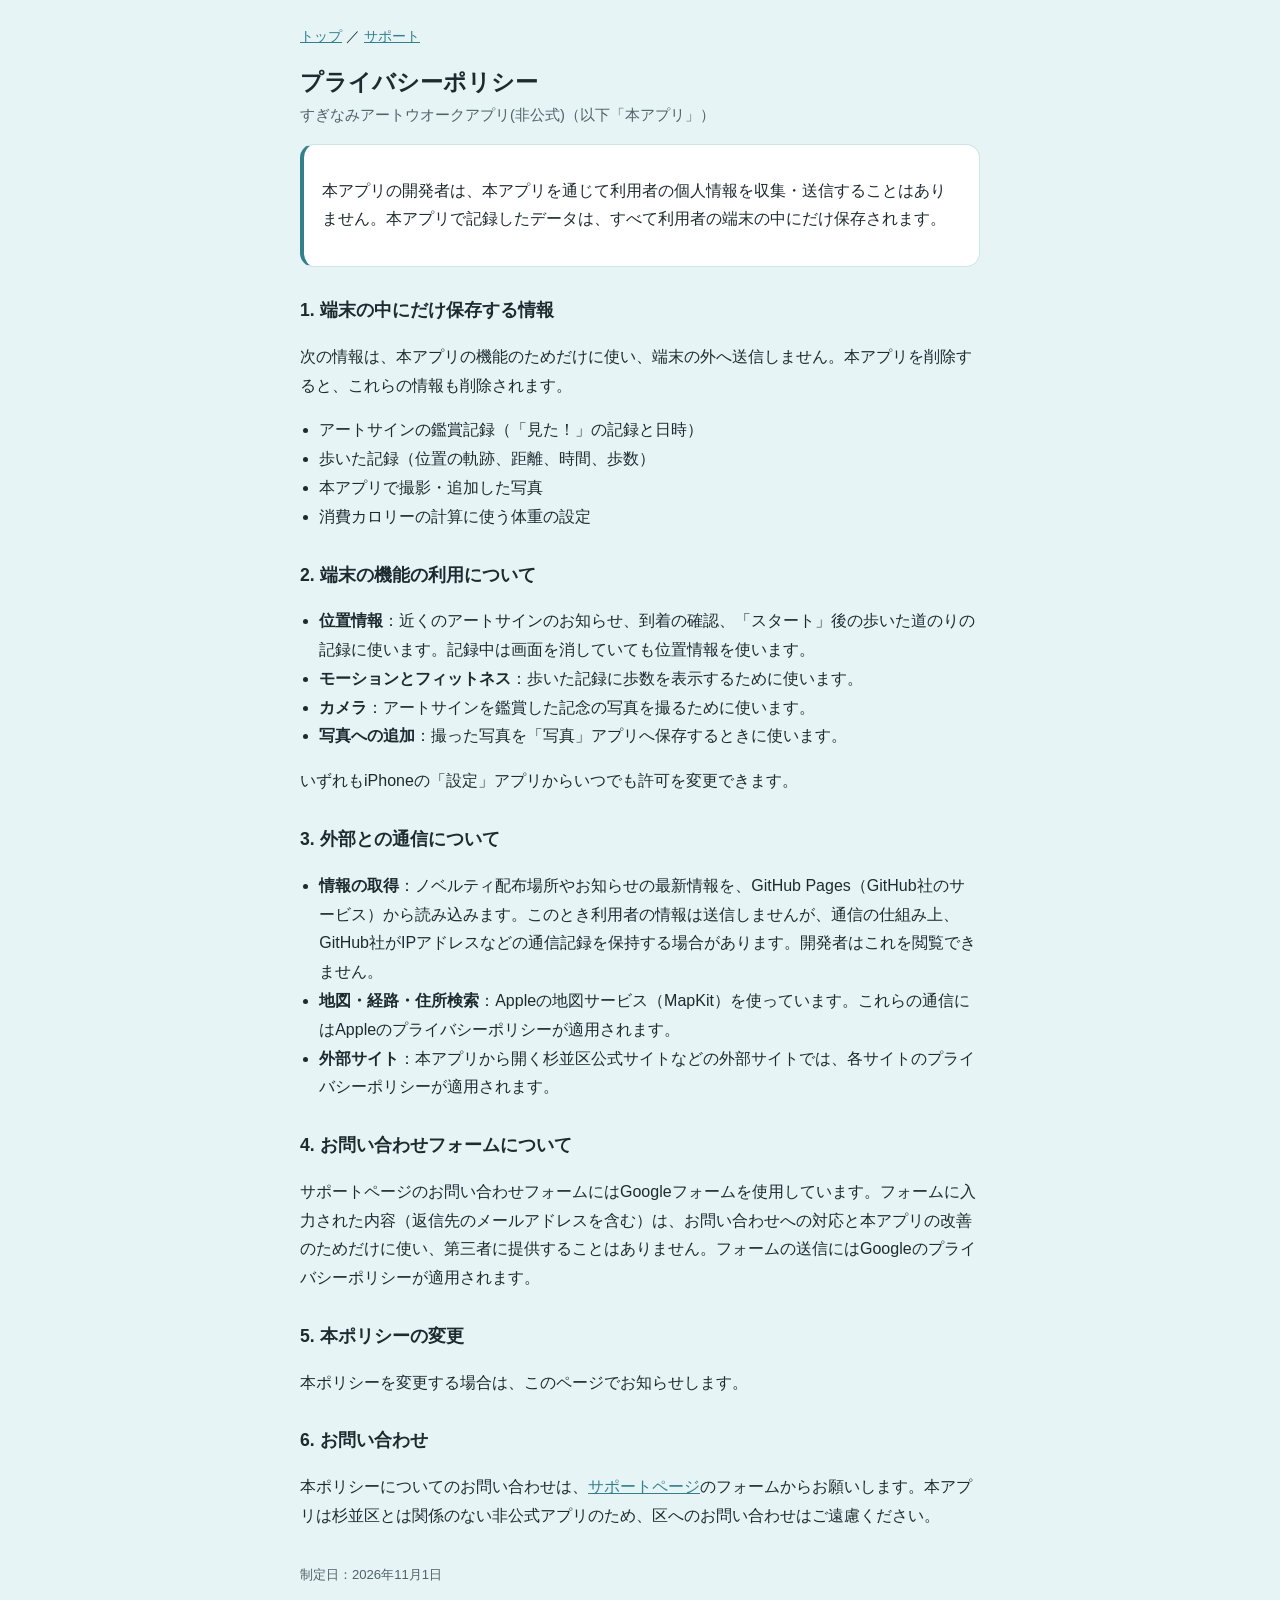
==== docs/privacy/index.html @ fa9e3db4 "サポートページ（お問い合わせフォーム）とプライバシーポリシーを追加、案内タブの区の連絡先を差し替え Co-Authored-By: Claude Opus 5.5 <noreply@anthropic" ====
<!doctype html>
<html lang="ja">
<head>
<meta charset="utf-8">
<meta name="viewport" content="width=device-width, initial-scale=1">
<title>プライバシーポリシー｜すぎなみアートウオークアプリ(非公式)</title>
<link rel="stylesheet" href="../style.css">
</head>
<body>
<main>
  <nav><a href="../">トップ</a> ／ <a href="../support/">サポート</a></nav>
  <h1>プライバシーポリシー</h1>
  <p class="lead">すぎなみアートウオークアプリ(非公式)（以下「本アプリ」）</p>

  <div class="card notice">
    <p>本アプリの開発者は、本アプリを通じて利用者の個人情報を収集・送信することはありません。本アプリで記録したデータは、すべて利用者の端末の中にだけ保存されます。</p>
  </div>

  <h2>1. 端末の中にだけ保存する情報</h2>
  <p>次の情報は、本アプリの機能のためだけに使い、端末の外へ送信しません。本アプリを削除すると、これらの情報も削除されます。</p>
  <ul>
    <li>アートサインの鑑賞記録（「見た！」の記録と日時）</li>
    <li>歩いた記録（位置の軌跡、距離、時間、歩数）</li>
    <li>本アプリで撮影・追加した写真</li>
    <li>消費カロリーの計算に使う体重の設定</li>
  </ul>

  <h2>2. 端末の機能の利用について</h2>
  <ul>
    <li><strong>位置情報</strong>：近くのアートサインのお知らせ、到着の確認、「スタート」後の歩いた道のりの記録に使います。記録中は画面を消していても位置情報を使います。</li>
    <li><strong>モーションとフィットネス</strong>：歩いた記録に歩数を表示するために使います。</li>
    <li><strong>カメラ</strong>：アートサインを鑑賞した記念の写真を撮るために使います。</li>
    <li><strong>写真への追加</strong>：撮った写真を「写真」アプリへ保存するときに使います。</li>
  </ul>
  <p>いずれもiPhoneの「設定」アプリからいつでも許可を変更できます。</p>

  <h2>3. 外部との通信について</h2>
  <ul>
    <li><strong>情報の取得</strong>：ノベルティ配布場所やお知らせの最新情報を、GitHub Pages（GitHub社のサービス）から読み込みます。このとき利用者の情報は送信しませんが、通信の仕組み上、GitHub社がIPアドレスなどの通信記録を保持する場合があります。開発者はこれを閲覧できません。</li>
    <li><strong>地図・経路・住所検索</strong>：Appleの地図サービス（MapKit）を使っています。これらの通信にはAppleのプライバシーポリシーが適用されます。</li>
    <li><strong>外部サイト</strong>：本アプリから開く杉並区公式サイトなどの外部サイトでは、各サイトのプライバシーポリシーが適用されます。</li>
  </ul>

  <h2>4. お問い合わせフォームについて</h2>
  <p>サポートページのお問い合わせフォームにはGoogleフォームを使用しています。フォームに入力された内容（返信先のメールアドレスを含む）は、お問い合わせへの対応と本アプリの改善のためだけに使い、第三者に提供することはありません。フォームの送信にはGoogleのプライバシーポリシーが適用されます。</p>

  <h2>5. 本ポリシーの変更</h2>
  <p>本ポリシーを変更する場合は、このページでお知らせします。</p>

  <h2>6. お問い合わせ</h2>
  <p>本ポリシーについてのお問い合わせは、<a href="../support/">サポートページ</a>のフォームからお願いします。本アプリは杉並区とは関係のない非公式アプリのため、区へのお問い合わせはご遠慮ください。</p>

  <footer>制定日：2026年11月1日</footer>
</main>
</body>
</html>
---- docs/style.css ----
:root { color-scheme: light dark; --bg: #E6F4F6; --card: #ffffff; --text: #1d2b2e; --sub: #4f6266; --accent: #347F8C; --line: #cfe4e7; }
@media (prefers-color-scheme: dark) { :root { --bg: #142226; --card: #1d3034; --text: #e6f0f2; --sub: #a9bdc1; --accent: #7FCBD3; --line: #2c4549; } }
* { box-sizing: border-box; }
body { margin: 0; padding: 24px 16px 48px; background: var(--bg); color: var(--text); font-family: -apple-system, "Hiragino Sans", "Noto Sans JP", sans-serif; line-height: 1.8; }
main { max-width: 680px; margin: 0 auto; }
h1 { font-size: 1.45rem; line-height: 1.4; margin: 0 0 4px; }
h2 { font-size: 1.1rem; margin: 28px 0 8px; }
.lead { color: var(--sub); font-size: .92rem; margin-top: 0; }
.card { background: var(--card); border: 1px solid var(--line); border-radius: 14px; padding: 16px 18px; margin: 14px 0; }
.notice { border-left: 4px solid var(--accent); }
a { color: var(--accent); }
dt { font-weight: bold; margin-top: 12px; }
dd { margin: 2px 0 0; color: var(--sub); }
ul { padding-left: 1.2em; }
.form-wrap { background: #fff; border-radius: 14px; overflow: hidden; border: 1px solid var(--line); }
.form-wrap iframe { display: block; width: 100%; height: 1150px; border: 0; }
nav { font-size: .9rem; margin-bottom: 16px; }
footer { margin-top: 32px; font-size: .82rem; color: var(--sub); }
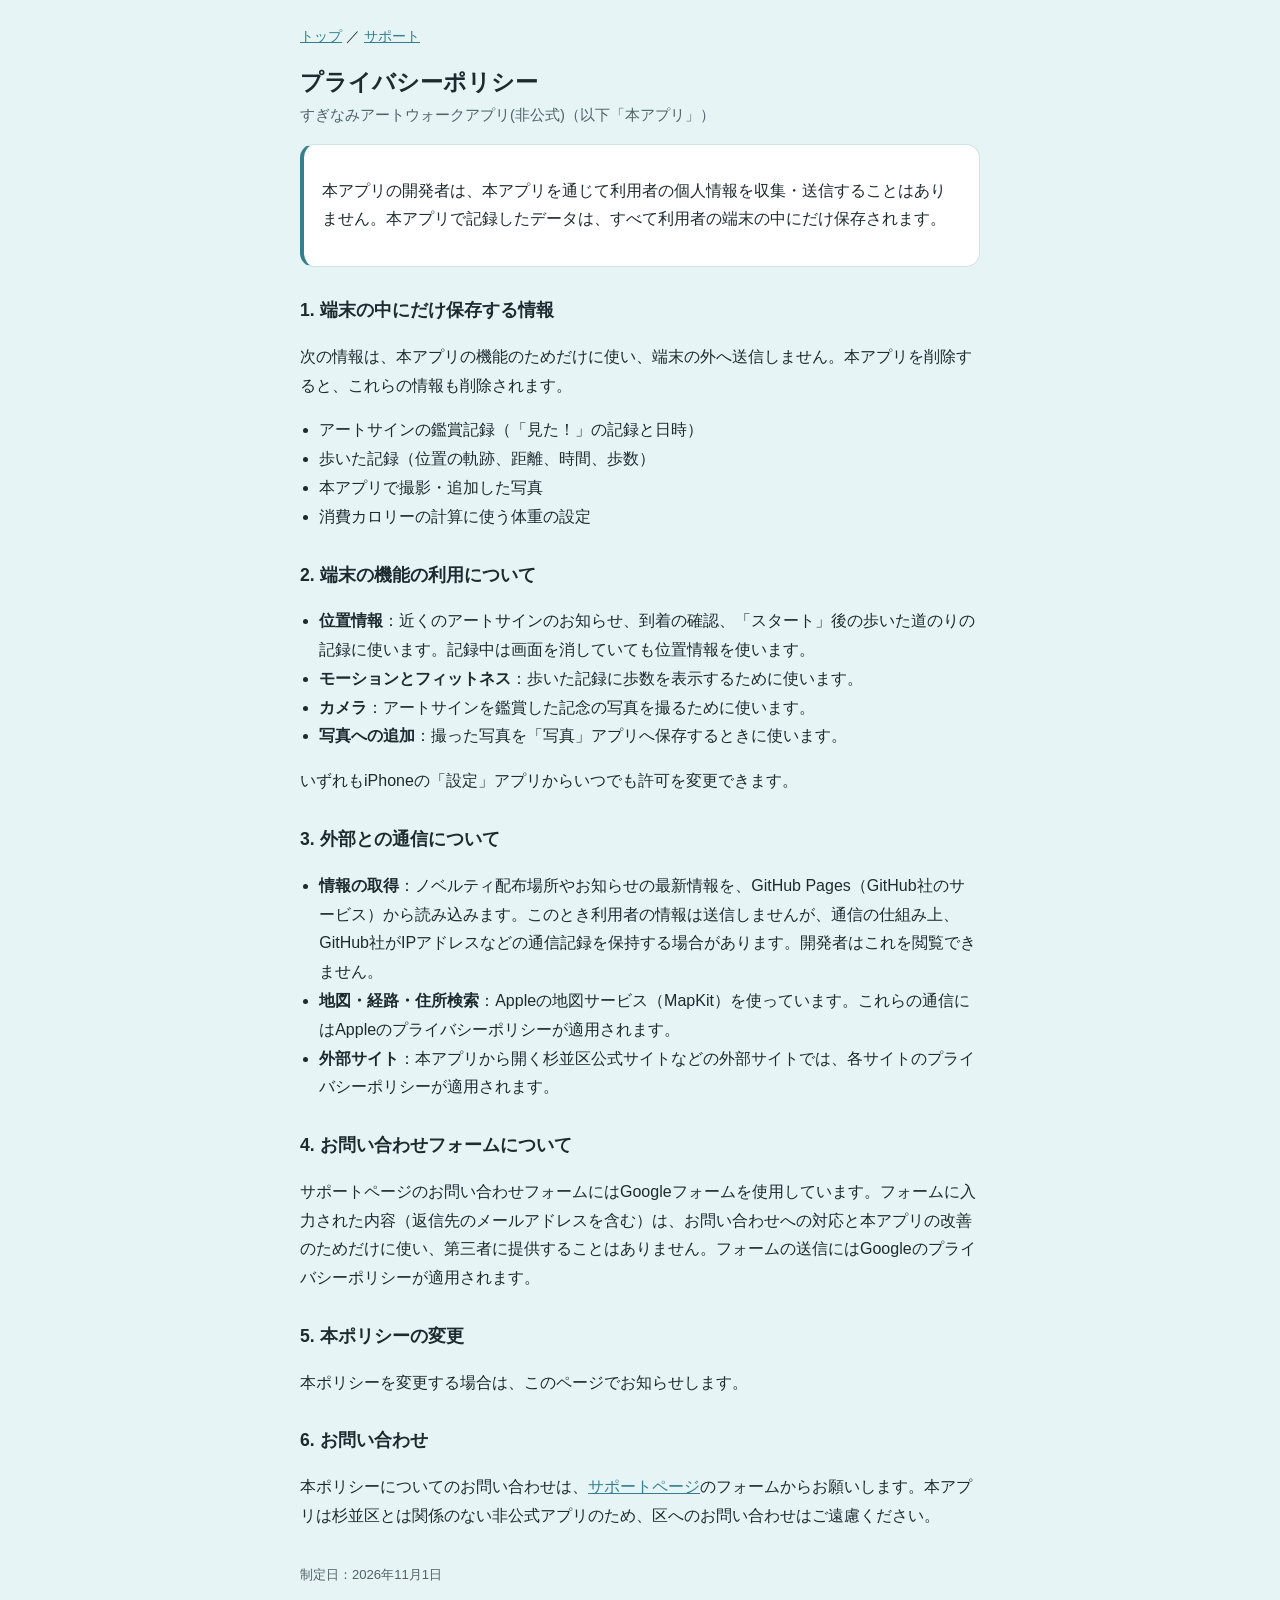
==== commit 0a428e45: "表記を「アートウォーク」に統一（検索用に「アートウオーク」をキーワード等に残す） Co-Authored-By: Claude Opus 5.5 <noreply@anthropic.com> Cla" ====
--- a/docs/privacy/index.html
+++ b/docs/privacy/index.html
@@ -3,14 +3,14 @@
 <head>
 <meta charset="utf-8">
 <meta name="viewport" content="width=device-width, initial-scale=1">
-<title>プライバシーポリシー｜すぎなみアートウオークアプリ(非公式)</title>
+<title>プライバシーポリシー｜すぎなみアートウォークアプリ(非公式)</title>
 <link rel="stylesheet" href="../style.css">
 </head>
 <body>
 <main>
   <nav><a href="../">トップ</a> ／ <a href="../support/">サポート</a></nav>
   <h1>プライバシーポリシー</h1>
-  <p class="lead">すぎなみアートウオークアプリ(非公式)（以下「本アプリ」）</p>
+  <p class="lead">すぎなみアートウォークアプリ(非公式)（以下「本アプリ」）</p>
 
   <div class="card notice">
     <p>本アプリの開発者は、本アプリを通じて利用者の個人情報を収集・送信することはありません。本アプリで記録したデータは、すべて利用者の端末の中にだけ保存されます。</p>
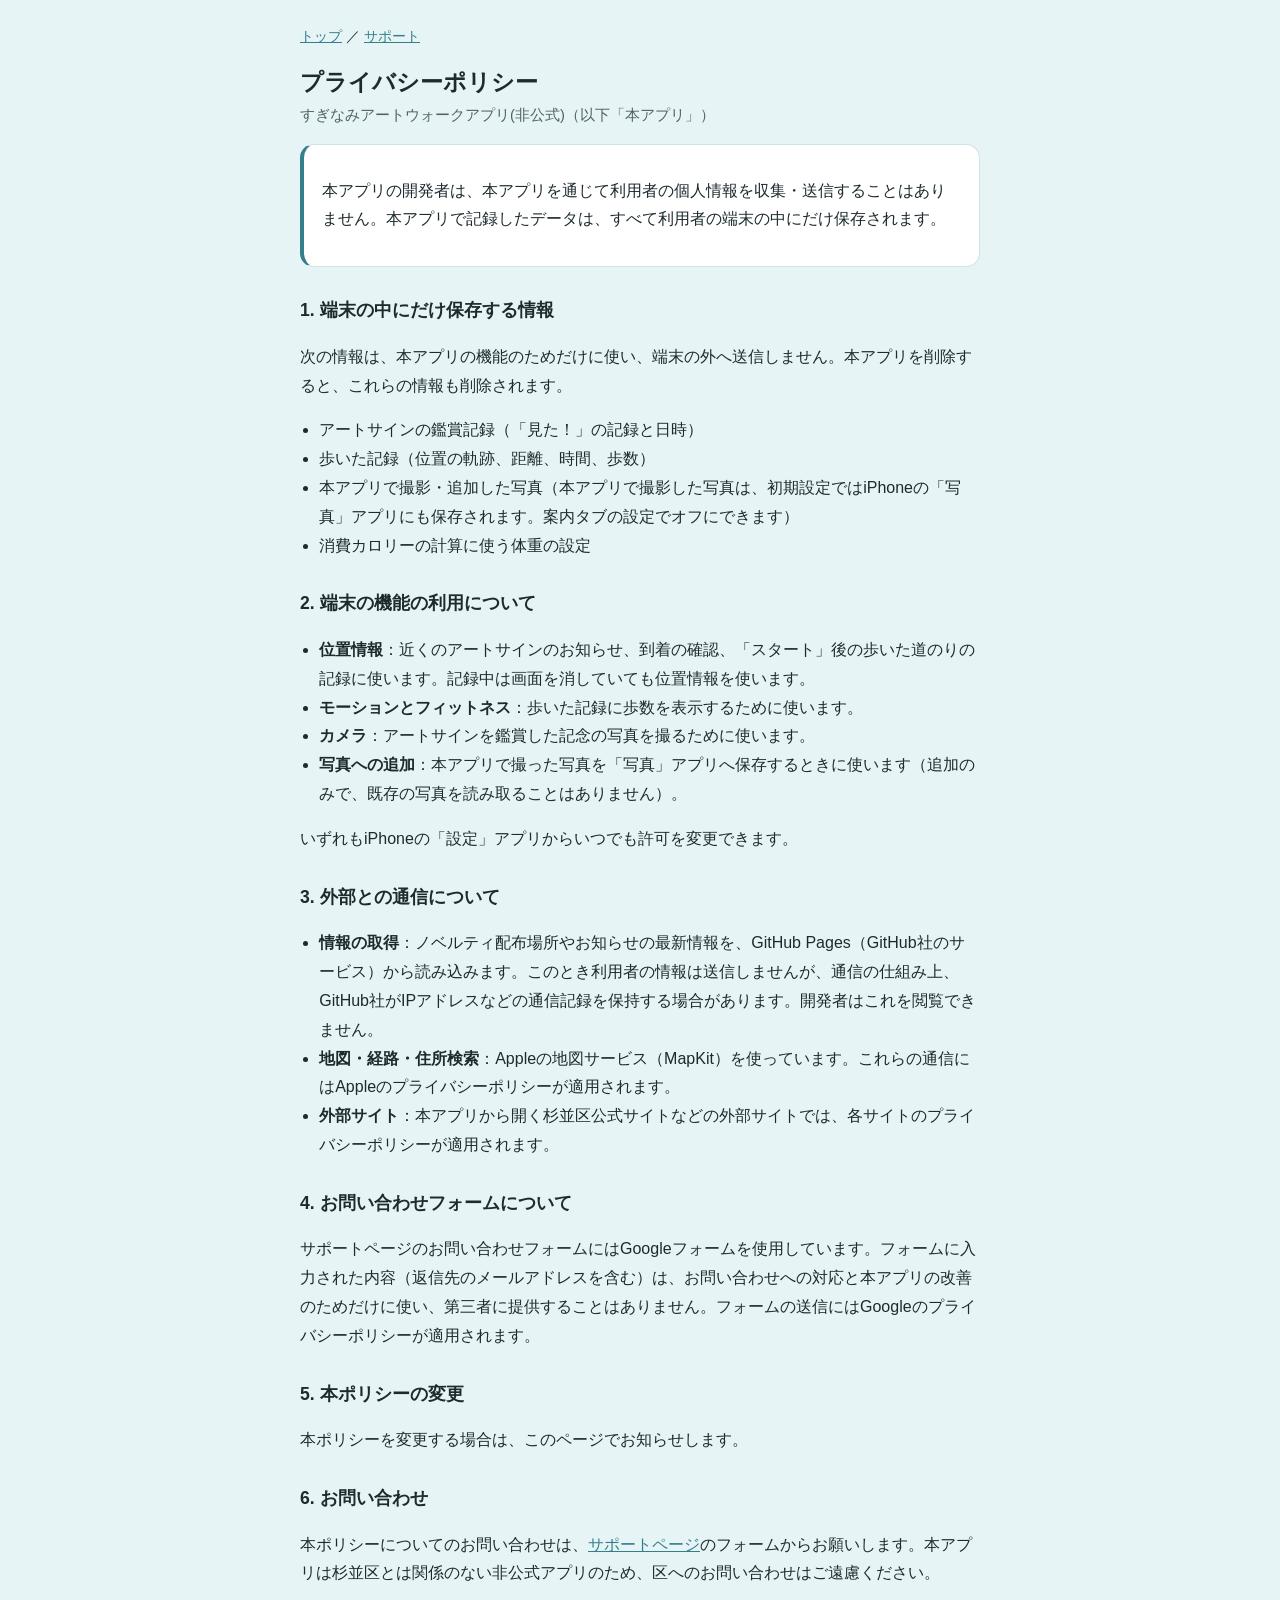
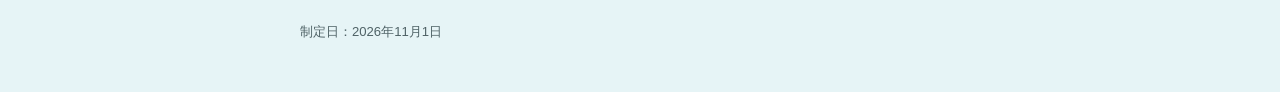
==== commit fd5f4b8b: "称号名の表記を修正、撮った写真を「写真」アプリにも保存（初期設定オン・設定で切替） Co-Authored-By: Claude Opus 5.5 <noreply@anthropic.com> Cl" ====
--- a/docs/privacy/index.html
+++ b/docs/privacy/index.html
@@ -21,7 +21,7 @@
   <ul>
     <li>アートサインの鑑賞記録（「見た！」の記録と日時）</li>
     <li>歩いた記録（位置の軌跡、距離、時間、歩数）</li>
-    <li>本アプリで撮影・追加した写真</li>
+    <li>本アプリで撮影・追加した写真（本アプリで撮影した写真は、初期設定ではiPhoneの「写真」アプリにも保存されます。案内タブの設定でオフにできます）</li>
     <li>消費カロリーの計算に使う体重の設定</li>
   </ul>
 
@@ -30,7 +30,7 @@
     <li><strong>位置情報</strong>：近くのアートサインのお知らせ、到着の確認、「スタート」後の歩いた道のりの記録に使います。記録中は画面を消していても位置情報を使います。</li>
     <li><strong>モーションとフィットネス</strong>：歩いた記録に歩数を表示するために使います。</li>
     <li><strong>カメラ</strong>：アートサインを鑑賞した記念の写真を撮るために使います。</li>
-    <li><strong>写真への追加</strong>：撮った写真を「写真」アプリへ保存するときに使います。</li>
+    <li><strong>写真への追加</strong>：本アプリで撮った写真を「写真」アプリへ保存するときに使います（追加のみで、既存の写真を読み取ることはありません）。</li>
   </ul>
   <p>いずれもiPhoneの「設定」アプリからいつでも許可を変更できます。</p>
 
